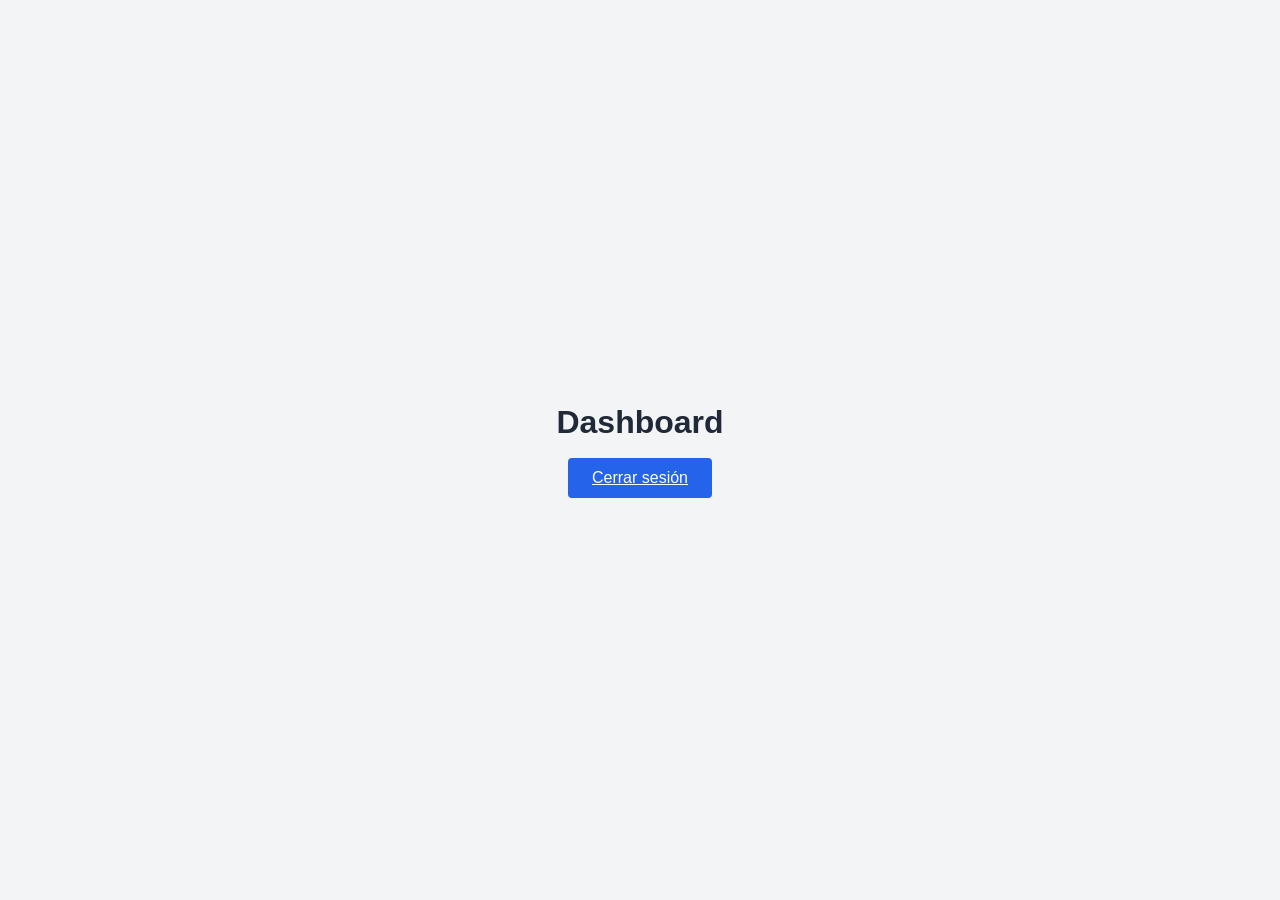
==== pages/dashboard.html @ f4d1b2c7 "feat: login concluido" ====
<!doctype html>
<html lang="es">
  <head>
    <meta charset="UTF-8" />
    <meta name="viewport" content="width=device-width, initial-scale=1.0" />
    <title>Dashboard | Fisioterapia</title>
    <link rel="stylesheet" href="../css/normalize.css" />
    <link rel="stylesheet" href="../css/common/variables.css" />
    <link rel="stylesheet" href="../css/common/base.css" />
    <link rel="stylesheet" href="../css/dashboard.css" />
  </head>
  <body>
    <main class="dashboard-page">
      <h1>Dashboard</h1>
      <a class="btn btn-primary" href="../index.html">Cerrar sesión</a>
    </main>
  </body>
</html>
---- css/common/variables.css ----
/* Variables globales: colores, tipografia, espaciados y sombras reutilizables */
:root {
  --color-primary: #2563eb;
  --color-primary-dark: #1d4ed8;
  --color-text: #1f2937;
  --color-text-light: #6b7280;
  --color-bg: #f3f4f6;
  --color-surface: #ffffff;
  --color-border: #d1d5db;
  --color-error: #dc2626;
  --color-success: #16a34a;

  --font-base: "Segoe UI", Roboto, Helvetica, Arial, sans-serif;

  --spacing-xs: 0.25rem;
  --spacing-sm: 0.5rem;
  --spacing-md: 1rem;
  --spacing-lg: 1.5rem;
  --spacing-xl: 2.5rem;

  --radius-sm: 4px;
  --radius-md: 8px;

  --shadow-card: 0 10px 25px rgba(15, 23, 42, 0.1);
}
---- css/common/base.css ----
/* Estilos base compartidos por todas las paginas del sitio */

*,
*::before,
*::after {
  box-sizing: border-box;
}

html {
  font-size: 16px;
}

body {
  margin: 0;
  font-family: var(--font-base);
  color: var(--color-text);
  background-color: var(--color-bg);
  line-height: 1.5;
}

h1,
h2,
h3 {
  margin: 0;
  line-height: 1.25;
}

p {
  margin: 0;
}

a {
  color: var(--color-primary);
}

/* Boton base reutilizable en varias paginas */
.btn {
  display: inline-block;
  border: none;
  border-radius: var(--radius-sm);
  padding: var(--spacing-sm) var(--spacing-lg);
  font-size: 1rem;
  font-family: inherit;
  cursor: pointer;
  transition: background-color 0.2s ease-in-out, transform 0.1s ease-in-out;
}

.btn-primary {
  background-color: var(--color-primary);
  color: var(--color-surface);
}

.btn-primary:hover {
  background-color: var(--color-primary-dark);
}

.btn-primary:active {
  transform: translateY(1px);
}

.btn-primary:disabled {
  background-color: var(--color-border);
  cursor: not-allowed;
  transform: none;
}

.btn-block {
  display: block;
  width: 100%;
}

/* Utilidad para ocultar texto visualmente pero mantenerlo accesible */
.sr-only {
  position: absolute;
  width: 1px;
  height: 1px;
  padding: 0;
  margin: -1px;
  overflow: hidden;
  clip: rect(0, 0, 0, 0);
  white-space: nowrap;
  border: 0;
}
---- css/dashboard.css ----
/* Estilos exclusivos de la pagina de dashboard (pages/dashboard.html) */

.dashboard-page {
  min-height: 100vh;
  display: flex;
  flex-direction: column;
  align-items: center;
  justify-content: center;
  gap: var(--spacing-md);
  text-align: center;
  padding: var(--spacing-md);
}
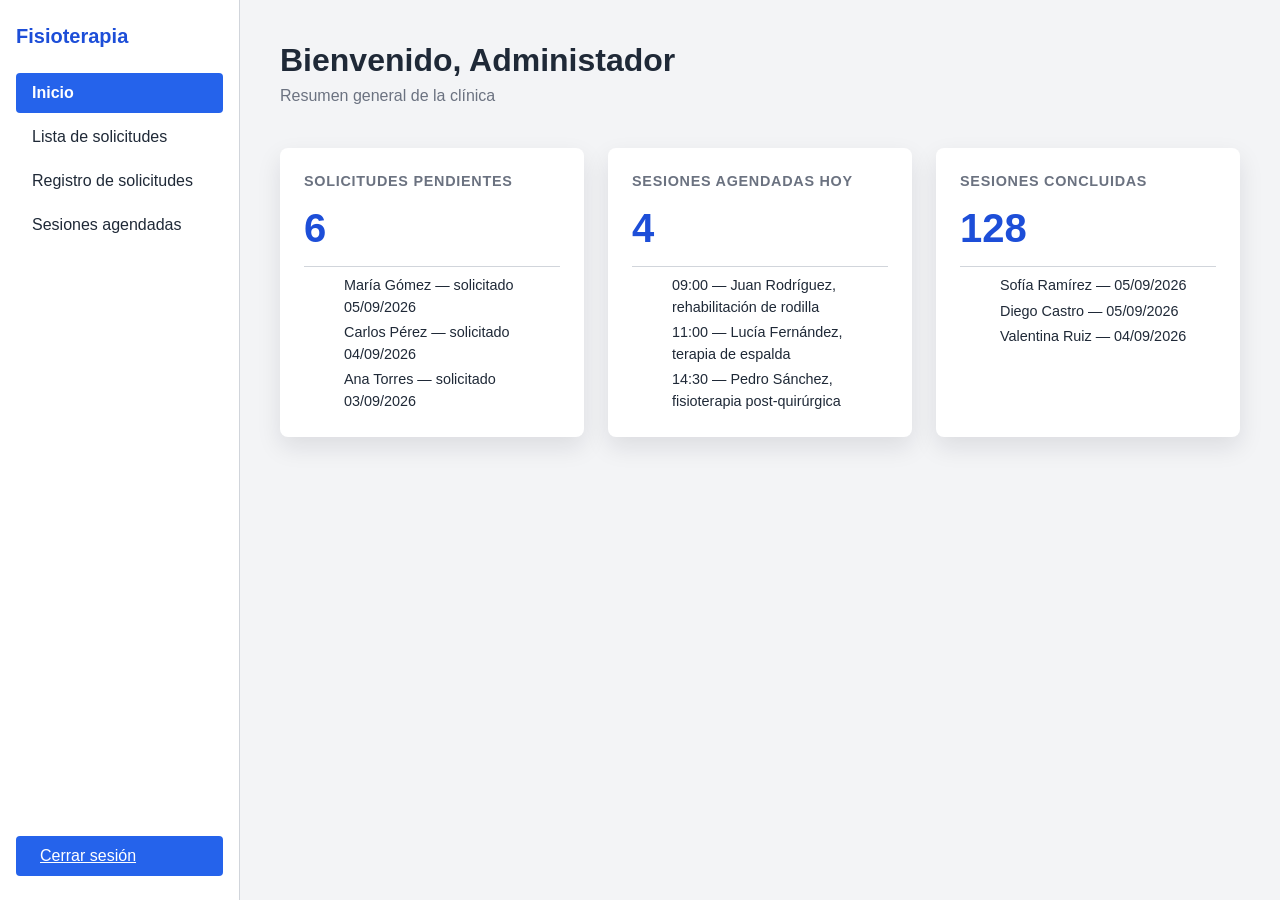
==== commit b9f2e227: "feat: dashboard concluido" ====
--- a/pages/dashboard.html
+++ b/pages/dashboard.html
@@ -3,16 +3,68 @@
   <head>
     <meta charset="UTF-8" />
     <meta name="viewport" content="width=device-width, initial-scale=1.0" />
-    <title>Dashboard | Fisioterapia</title>
+    <title>Inicio | Fisioterapia</title>
     <link rel="stylesheet" href="../css/normalize.css" />
     <link rel="stylesheet" href="../css/common/variables.css" />
     <link rel="stylesheet" href="../css/common/base.css" />
+    <link rel="stylesheet" href="../css/common/layout.css" />
     <link rel="stylesheet" href="../css/dashboard.css" />
   </head>
   <body>
-    <main class="dashboard-page">
-      <h1>Dashboard</h1>
-      <a class="btn btn-primary" href="../index.html">Cerrar sesión</a>
-    </main>
+    <div class="app-layout">
+      <aside class="app-nav">
+        <div class="app-nav-brand">
+          <h2>Fisioterapia</h2>
+        </div>
+
+        <ul class="nav-list">
+          <li><a class="nav-link nav-link-active" href="dashboard.html" aria-current="page">Inicio</a></li>
+          <li><a class="nav-link" href="lista-solicitudes.html">Lista de solicitudes</a></li>
+          <li><a class="nav-link" href="registro-solicitudes.html">Registro de solicitudes</a></li>
+          <li><a class="nav-link" href="sesiones-agendadas.html">Sesiones agendadas</a></li>
+        </ul>
+
+        <a class="btn btn-primary btn-block" href="../index.html">Cerrar sesión</a>
+      </aside>
+
+      <main class="app-main">
+        <header class="dashboard-header">
+          <h1>Bienvenido, Administador</h1>
+          <p>Resumen general de la clínica</p>
+        </header>
+
+        <section class="cards-grid">
+          <article class="card">
+            <h2 class="card-title">Solicitudes pendientes</h2>
+            <p class="card-count">6</p>
+            <ul class="card-list">
+              <li>María Gómez — solicitado 05/09/2026</li>
+              <li>Carlos Pérez — solicitado 04/09/2026</li>
+              <li>Ana Torres — solicitado 03/09/2026</li>
+            </ul>
+          </article>
+
+          <article class="card">
+            <h2 class="card-title">Sesiones agendadas hoy</h2>
+            <p class="card-count">4</p>
+            <ul class="card-list">
+              <li>09:00 — Juan Rodríguez, rehabilitación de rodilla</li>
+              <li>11:00 — Lucía Fernández, terapia de espalda</li>
+              <li>14:30 — Pedro Sánchez, fisioterapia post-quirúrgica</li>
+            </ul>
+          </article>
+
+          <article class="card">
+            <h2 class="card-title">Sesiones concluidas</h2>
+            <p class="card-count">128</p>
+            <ul class="card-list">
+              <li>Sofía Ramírez — 05/09/2026</li>
+              <li>Diego Castro — 05/09/2026</li>
+              <li>Valentina Ruiz — 04/09/2026</li>
+            </ul>
+          </article>
+        </section>
+      </main>
+    </div>
   </body>
 </html>
--- a/css/common/layout.css
+++ b/css/common/layout.css
@@ -0,0 +1,83 @@
+/* Layout compartido por las paginas internas de la app (nav lateral + contenido) */
+
+.app-layout {
+  display: flex;
+  min-height: 100vh;
+}
+
+.app-nav {
+  width: 240px;
+  flex-shrink: 0;
+  display: flex;
+  flex-direction: column;
+  gap: var(--spacing-lg);
+  padding: var(--spacing-lg) var(--spacing-md);
+  background-color: var(--color-surface);
+  border-right: 1px solid var(--color-border);
+}
+
+.app-nav-brand h2 {
+  font-size: 1.25rem;
+  color: var(--color-primary-dark);
+}
+
+.nav-list {
+  list-style: none;
+  margin: 0;
+  padding: 0;
+  flex: 1;
+  display: flex;
+  flex-direction: column;
+  gap: var(--spacing-xs);
+}
+
+.nav-link {
+  display: block;
+  padding: var(--spacing-sm) var(--spacing-md);
+  border-radius: var(--radius-sm);
+  color: var(--color-text);
+  text-decoration: none;
+}
+
+.nav-link:hover {
+  background-color: var(--color-bg);
+}
+
+.nav-link-active {
+  background-color: var(--color-primary);
+  color: var(--color-surface);
+  font-weight: 600;
+}
+
+.nav-link-active:hover {
+  background-color: var(--color-primary-dark);
+}
+
+.app-main {
+  flex: 1;
+  padding: var(--spacing-xl);
+}
+
+/* Responsivo: el nav pasa a barra horizontal en pantallas angostas */
+@media (max-width: 768px) {
+  .app-layout {
+    flex-direction: column;
+  }
+
+  .app-nav {
+    width: 100%;
+    flex-direction: row;
+    align-items: center;
+    overflow-x: auto;
+    border-right: none;
+    border-bottom: 1px solid var(--color-border);
+  }
+
+  .nav-list {
+    flex-direction: row;
+  }
+
+  .app-main {
+    padding: var(--spacing-lg) var(--spacing-md);
+  }
+}
--- a/css/dashboard.css
+++ b/css/dashboard.css
@@ -1,12 +1,50 @@
 /* Estilos exclusivos de la pagina de dashboard (pages/dashboard.html) */
 
-.dashboard-page {
-  min-height: 100vh;
+.dashboard-header {
+  margin-bottom: var(--spacing-xl);
+}
+
+.dashboard-header p {
+  margin-top: var(--spacing-xs);
+  color: var(--color-text-light);
+}
+
+.cards-grid {
+  display: grid;
+  grid-template-columns: repeat(auto-fit, minmax(260px, 1fr));
+  gap: var(--spacing-lg);
+}
+
+.card {
   display: flex;
   flex-direction: column;
-  align-items: center;
-  justify-content: center;
-  gap: var(--spacing-md);
-  text-align: center;
-  padding: var(--spacing-md);
+  gap: var(--spacing-sm);
+  background-color: var(--color-surface);
+  border-radius: var(--radius-md);
+  box-shadow: var(--shadow-card);
+  padding: var(--spacing-lg);
 }
+
+.card-title {
+  font-size: 0.9rem;
+  color: var(--color-text-light);
+  text-transform: uppercase;
+  letter-spacing: 0.05em;
+}
+
+.card-count {
+  font-size: 2.5rem;
+  font-weight: 700;
+  color: var(--color-primary-dark);
+}
+
+.card-list {
+  list-style: none;
+  margin: 0;
+  padding-top: var(--spacing-sm);
+  border-top: 1px solid var(--color-border);
+  display: flex;
+  flex-direction: column;
+  gap: var(--spacing-xs);
+  font-size: 0.9rem;
+}
